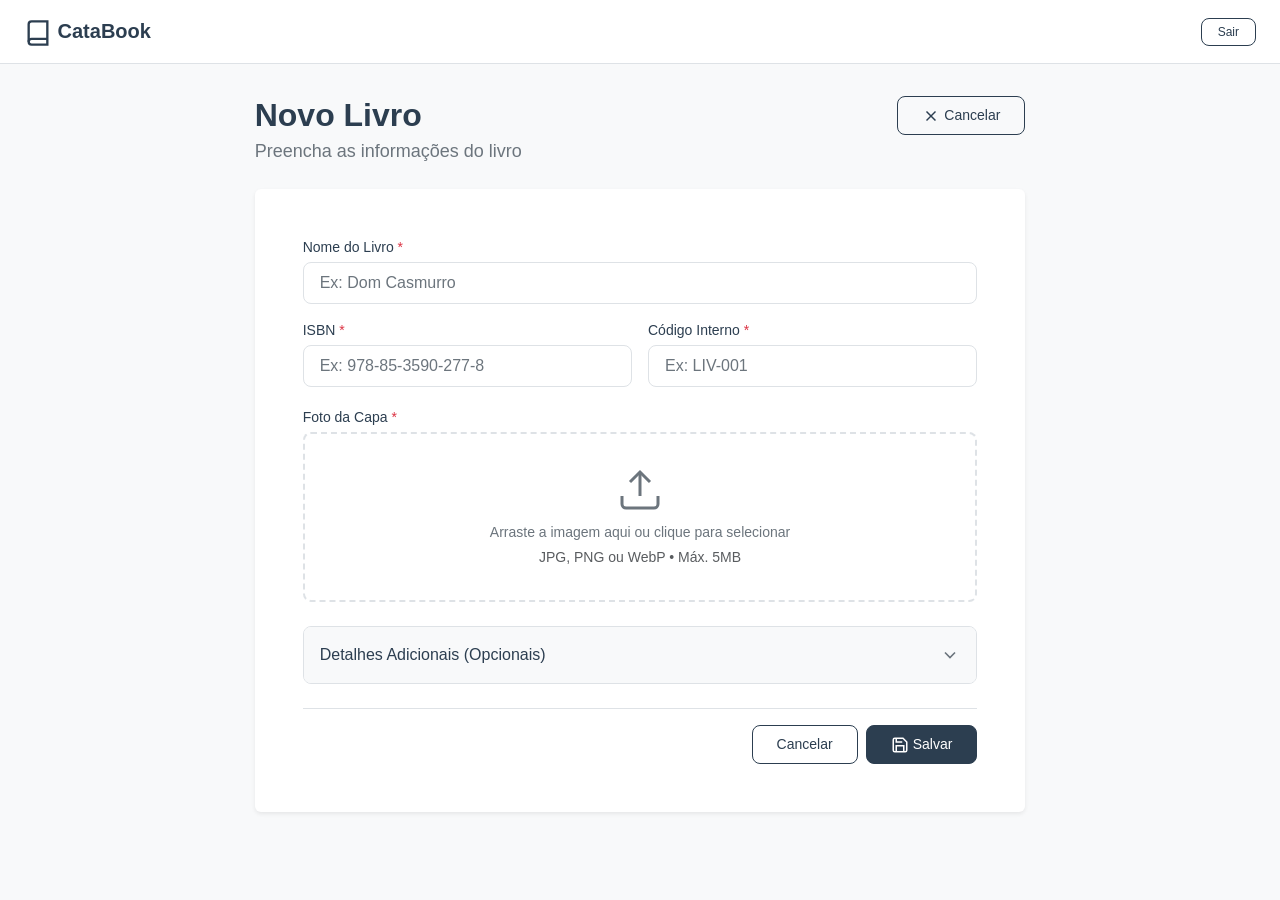
==== pages/book-form.html @ bb4cce63 "Correção de erros e adição de credenciais de teste" ====
<!DOCTYPE html>
<html lang="pt-BR">
<head>
  <meta charset="UTF-8">
  <meta name="viewport" content="width=device-width, initial-scale=1.0">
  <meta name="description" content="CataBook - Formulário de Livro">
  <title id="page-title">Novo Livro - CataBook</title>
  <link href="https://cdn.jsdelivr.net/npm/bootstrap@5.3.2/dist/css/bootstrap.min.css" rel="stylesheet" integrity="sha384-T3c6CoIi6uLrA9TneNEoa7RxnatzjcDSCmG1MXxSR1GAsXEV/Dwwykc2MPK8M2HN" crossorigin="anonymous">
  <link rel="stylesheet" href="../assets/css/main.css">
  <link rel="stylesheet" href="../assets/css/components.css">
</head>
<body>
  <header class="header-nav" role="banner">
    <a href="book-list.html" class="header-nav__brand" aria-label="CataBook - Início">
      <svg width="28" height="28" viewBox="0 0 24 24" fill="none" stroke="currentColor" stroke-width="2" aria-hidden="true">
        <path d="M4 19.5A2.5 2.5 0 0 1 6.5 17H20"></path>
        <path d="M6.5 2H20v20H6.5A2.5 2.5 0 0 1 4 19.5v-15A2.5 2.5 0 0 1 6.5 2z"></path>
      </svg>
      CataBook
    </a>
    <div class="header-nav__actions">
      <span id="user-name" class="header-nav__user d-none d-sm-inline"></span>
      <a href="#" class="btn btn-outline-custom btn-sm" data-action="logout">Sair</a>
    </div>
  </header>

  <main class="main-content" role="main">
    <div class="container-custom">
      <div class="row justify-content-center">
        <div class="col-12 col-lg-10 col-xl-8">
          <header class="page-header d-flex flex-column flex-md-row align-items-start justify-content-between gap-3 mb-4">
            <div>
              <h1 id="page-title" class="page-title">Novo Livro</h1>
              <p class="page-subtitle">Preencha as informações do livro</p>
            </div>
            <a href="book-list.html" class="btn btn-outline-custom" id="cancel-btn">
              <svg width="18" height="18" viewBox="0 0 24 24" fill="none" stroke="currentColor" stroke-width="2"><line x1="18" y1="6" x2="6" y2="18"></line><line x1="6" y1="6" x2="18" y2="18"></line></svg>
              Cancelar
            </a>
          </header>

          <form id="book-form" class="card shadow-sm border-0" novalidate enctype="multipart/form-data">
            <div class="card-body p-4 p-md-5">
              <div class="row g-3">
                <div class="col-12">
                  <label for="title" class="form-label-custom">Nome do Livro <span class="text-danger" aria-hidden="true">*</span></label>
                  <input type="text" id="title" name="title" class="form-control-custom" placeholder="Ex: Dom Casmurro" maxlength="200" required aria-describedby="title-error">
                  <div class="invalid-feedback" id="title-error"></div>
                </div>

                <div class="col-12 col-md-6">
                  <label for="isbn" class="form-label-custom">ISBN <span class="text-danger" aria-hidden="true">*</span></label>
                  <input type="text" id="isbn" name="isbn" class="form-control-custom" placeholder="Ex: 978-85-3590-277-8" maxlength="17" required aria-describedby="isbn-feedback">
                  <div id="isbn-feedback" class="isbn-feedback" aria-live="polite"></div>
                </div>

                <div class="col-12 col-md-6">
                  <label for="code" class="form-label-custom">Código Interno <span class="text-danger" aria-hidden="true">*</span></label>
                  <input type="text" id="code" name="code" class="form-control-custom" placeholder="Ex: LIV-001" maxlength="50" required aria-describedby="code-error">
                  <div class="invalid-feedback" id="code-error"></div>
                </div>

                <div class="col-12">
                  <label class="form-label-custom">Foto da Capa <span class="text-danger" aria-hidden="true">*</span></label>
                  <div class="drop-zone" id="drop-zone" role="button" tabindex="0" aria-label="Área para upload da capa do livro">
                    <input type="file" id="cover" name="cover" class="drop-zone__input" accept="image/jpeg,image/png,image/webp" aria-describedby="cover-error">
                    <svg class="drop-zone__icon" viewBox="0 0 24 24" fill="none" stroke="currentColor" stroke-width="1.5" aria-hidden="true">
                      <path d="M21 15v4a2 2 0 0 1-2 2H5a2 2 0 0 1-2-2v-4"></path>
                      <polyline points="17 8 12 3 7 8"></polyline>
                      <line x1="12" y1="3" x2="12" y2="15"></line>
                    </svg>
                    <p class="drop-zone__text">Arraste a imagem aqui ou clique para selecionar</p>
                    <p class="drop-zone__text text-muted small mt-1">JPG, PNG ou WebP • Máx. 5MB</p>
                    <div class="drop-zone__preview" id="cover-preview" style="display: none;" aria-hidden="true">
                      <img id="cover-preview-img" alt="Pré-visualização da capa">
                      <button type="button" class="drop-zone__remove" id="remove-cover" aria-label="Remover imagem" style="display: none;">×</button>
                    </div>
                  </div>
                  <div class="invalid-feedback" id="cover-error"></div>
                </div>
              </div>

              <div class="accordion-custom mt-4" id="details-accordion">
                <div class="accordion-custom__item">
                  <button type="button" class="accordion-custom__header" aria-expanded="false" aria-controls="details-body">
                    <span>Detalhes Adicionais (Opcionais)</span>
                    <svg class="accordion-custom__icon" viewBox="0 0 24 24" fill="none" stroke="currentColor" stroke-width="2" aria-hidden="true">
                      <polyline points="6 9 12 15 18 9"></polyline>
                    </svg>
                  </button>
                  <div class="accordion-custom__body" id="details-body" hidden>
                    <div class="row g-3 mt-3">
                      <div class="col-12 col-md-6">
                        <label for="author" class="form-label-custom">Autor</label>
                        <input type="text" id="author" name="author" class="form-control-custom" placeholder="Ex: Machado de Assis" maxlength="200">
                      </div>
                      <div class="col-12 col-md-6">
                        <label for="genre" class="form-label-custom">Gênero / Categoria</label>
                        <input type="text" id="genre" name="genre" class="form-control-custom" placeholder="Ex: Romance, Ficção" maxlength="100">
                      </div>
                      <div class="col-12 col-md-4">
                        <label for="year" class="form-label-custom">Ano de Publicação</label>
                        <input type="number" id="year" name="year" class="form-control-custom" placeholder="Ex: 1899" min="1000" max="2099" step="1">
                      </div>
                      <div class="col-12 col-md-4">
                        <label for="publisher" class="form-label-custom">Editora</label>
                        <input type="text" id="publisher" name="publisher" class="form-control-custom" placeholder="Ex: Companhia das Letras" maxlength="200">
                      </div>
                      <div class="col-12 col-md-4">
                        <label for="status" class="form-label-custom">Status</label>
                        <select id="status" name="status" class="form-control-custom">
                          <option value="">Selecione</option>
                          <option value="reading">Lendo</option>
                          <option value="read">Lido</option>
                          <option value="want_to_read">Quero Ler</option>
                        </select>
                      </div>
                      <div class="col-12">
                        <label for="description" class="form-label-custom">Descrição</label>
                        <textarea id="description" name="description" class="form-control-custom" rows="4" placeholder="Resumo, observações..." maxlength="2000"></textarea>
                        <div class="form-text text-end"><span id="desc-count">0</span>/2000 caracteres</div>
                      </div>
                    </div>
                  </div>
                </div>
              </div>

              <div class="d-flex justify-content-end gap-2 mt-4 pt-3 border-top">
                <a href="book-list.html" class="btn btn-outline-custom" id="cancel-btn-bottom">
                  Cancelar
                </a>
                <button type="submit" id="submit-btn" class="btn btn-primary-custom">
                  <svg width="18" height="18" viewBox="0 0 24 24" fill="none" stroke="currentColor" stroke-width="2"><path d="M19 21H5a2 2 0 0 1-2-2V5a2 2 0 0 1 2-2h11l5 5v11a2 2 0 0 1-2 2z"></path><polyline points="17 21 17 13 7 13 7 21"></polyline><polyline points="7 3 7 8 15 8"></polyline></svg>
                  Salvar
                </button>
              </div>
            </div>
          </form>
        </div>
      </div>
    </div>
  </main>

  <div id="loading-overlay" class="d-none position-fixed top-0 start-0 w-100 h-100 d-flex align-items-center justify-content-center" style="background: rgba(255,255,255,0.9); z-index: 9999;">
    <div class="text-center">
      <div class="spinner spinner-lg text-primary mb-3"></div>
      <p class="text-muted" id="loading-text">Salvando...</p>
    </div>
  </div>

  <script src="https://cdn.jsdelivr.net/npm/bootstrap@5.3.2/dist/js/bootstrap.bundle.min.js" integrity="sha384-C6RzsynM9kWDrMNeT87bh95OGNyZPhcTNXj1NW7RuBCsyN/o0jlpcV8Qyq46cDfH" crossorigin="anonymous"></script>
  <script type="module" src="../assets/js/book-form.js"></script>
</body>
</html>
---- assets/css/main.css ----
:root {
  --color-primary: #2c3e50;
  --color-primary-light: #34495e;
  --color-primary-dark: #1a252f;
  --color-secondary: #e74c3c;
  --color-secondary-hover: #c0392b;
  --color-success: #27ae60;
  --color-warning: #f39c12;
  --color-info: #3498db;
  --color-light: #f8f9fa;
  --color-white: #ffffff;
  --color-text: #2c3e50;
  --color-text-muted: #6c757d;
  --color-border: #dee2e6;
  --color-border-focus: #2c3e50;
  --color-error: #e74c3c;
  --color-error-bg: #fdf2f2;

  --space-xs: 0.25rem;
  --space-sm: 0.5rem;
  --space-md: 1rem;
  --space-lg: 1.5rem;
  --space-xl: 2rem;
  --space-xxl: 3rem;

  --font-family-base: -apple-system, BlinkMacSystemFont, "Segoe UI", Roboto, "Helvetica Neue", Arial, sans-serif;
  --font-size-xs: 0.75rem;
  --font-size-sm: 0.875rem;
  --font-size-base: 1rem;
  --font-size-lg: 1.125rem;
  --font-size-xl: 1.25rem;
  --font-size-xxl: 1.5rem;
  --font-size-heading: 2rem;

  --border-radius: 8px;
  --border-radius-sm: 4px;
  --border-radius-lg: 12px;
  --shadow-sm: 0 1px 3px rgba(0, 0, 0, 0.08);
  --shadow-md: 0 4px 12px rgba(0, 0, 0, 0.12);
  --shadow-lg: 0 8px 24px rgba(0, 0, 0, 0.16);

  --transition-fast: 150ms ease;
  --transition-base: 200ms ease;
  --transition-slow: 300ms ease;

  --header-height: 64px;
  --sidebar-width: 260px;
  --content-max-width: 1200px;
  --form-max-width: 480px;
}

*, *::before, *::after {
  box-sizing: border-box;
}

html {
  font-size: 16px;
  -webkit-font-smoothing: antialiased;
  -moz-osx-font-smoothing: grayscale;
}

body {
  margin: 0;
  font-family: var(--font-family-base);
  font-size: var(--font-size-base);
  line-height: 1.5;
  color: var(--color-text);
  background-color: var(--color-light);
  min-height: 100vh;
}

a {
  color: var(--color-primary);
  text-decoration: none;
  transition: color var(--transition-fast);
}

a:hover {
  color: var(--color-primary-dark);
  text-decoration: underline;
}

img {
  max-width: 100%;
  height: auto;
  display: block;
}

button, input, select, textarea {
  font-family: inherit;
  font-size: inherit;
  line-height: inherit;
}

.sr-only {
  position: absolute;
  width: 1px;
  height: 1px;
  padding: 0;
  margin: -1px;
  overflow: hidden;
  clip: rect(0, 0, 0, 0);
  white-space: nowrap;
  border: 0;
}

.container-custom {
  width: 100%;
  max-width: var(--content-max-width);
  margin: 0 auto;
  padding: 0 var(--space-md);
}

.page-wrapper {
  min-height: 100vh;
  display: flex;
  flex-direction: column;
}

.main-content {
  flex: 1;
  padding: calc(var(--header-height) + var(--space-xl)) var(--space-md) var(--space-xl);
}

.page-header {
  margin-bottom: var(--space-xl);
}

.page-title {
  font-size: var(--font-size-heading);
  font-weight: 700;
  color: var(--color-text);
  margin: 0 0 var(--space-xs);
}

.page-subtitle {
  font-size: var(--font-size-lg);
  color: var(--color-text-muted);
  margin: 0;
}

.visually-hidden {
  position: absolute !important;
  width: 1px !important;
  height: 1px !important;
  padding: 0 !important;
  margin: -1px !important;
  overflow: hidden !important;
  clip: rect(0, 0, 0, 0) !important;
  white-space: nowrap !important;
  border: 0 !important;
}

.text-truncate-2 {
  display: -webkit-box;
  -webkit-line-clamp: 2;
  -webkit-box-orient: vertical;
  overflow: hidden;
}

.text-truncate-3 {
  display: -webkit-box;
  -webkit-line-clamp: 3;
  -webkit-box-orient: vertical;
  overflow: hidden;
}

@media (max-width: 575.98px) {
  :root {
    --font-size-heading: 1.5rem;
    --space-xl: 1.5rem;
  }
}
---- assets/css/components.css ----
.btn {
  display: inline-flex;
  align-items: center;
  justify-content: center;
  gap: var(--space-xs);
  padding: var(--space-sm) var(--space-lg);
  font-size: var(--font-size-sm);
  font-weight: 500;
  line-height: 1.5;
  border-radius: var(--border-radius);
  border: 1px solid transparent;
  cursor: pointer;
  transition: all var(--transition-fast);
  white-space: nowrap;
  text-decoration: none;
}

.btn:disabled, .btn.disabled {
  opacity: 0.65;
  cursor: not-allowed;
  pointer-events: none;
}

.btn-primary-custom {
  background-color: var(--color-primary);
  border-color: var(--color-primary);
  color: var(--color-white);
}

.btn-primary-custom:hover:not(:disabled) {
  background-color: var(--color-primary-dark);
  border-color: var(--color-primary-dark);
  color: var(--color-white);
  text-decoration: none;
}

.btn-primary-custom:focus, .btn-outline-custom:focus, .btn-danger-custom:focus {
  box-shadow: 0 0 0 3px rgba(44, 62, 80, 0.25);
}

.btn-outline-custom {
  background-color: transparent;
  border-color: var(--color-primary);
  color: var(--color-primary);
}

.btn-outline-custom:hover:not(:disabled) {
  background-color: var(--color-primary);
  color: var(--color-white);
  text-decoration: none;
}

.btn-danger-custom {
  background-color: var(--color-secondary);
  border-color: var(--color-secondary);
  color: var(--color-white);
}

.btn-danger-custom:hover:not(:disabled) {
  background-color: var(--color-secondary-hover);
  border-color: var(--color-secondary-hover);
  color: var(--color-white);
  text-decoration: none;
}

.btn-sm {
  padding: var(--space-xs) var(--space-md);
  font-size: var(--font-size-xs);
}

.btn-lg {
  padding: var(--space-md) var(--space-xl);
  font-size: var(--font-size-base);
}

.btn-icon {
  padding: var(--space-sm);
  line-height: 1;
}

.form-label-custom {
  display: block;
  font-size: var(--font-size-sm);
  font-weight: 500;
  color: var(--color-text);
  margin-bottom: var(--space-xs);
}

.form-control-custom {
  display: block;
  width: 100%;
  padding: var(--space-sm) var(--space-md);
  font-size: var(--font-size-base);
  font-weight: 400;
  line-height: 1.5;
  color: var(--color-text);
  background-color: var(--color-white);
  background-clip: padding-box;
  border: 1px solid var(--color-border);
  border-radius: var(--border-radius);
  transition: border-color var(--transition-fast), box-shadow var(--transition-fast);
}

.form-control-custom:focus {
  color: var(--color-text);
  background-color: var(--color-white);
  border-color: var(--color-border-focus);
  outline: 0;
  box-shadow: 0 0 0 3px rgba(44, 62, 80, 0.15);
}

.form-control-custom::placeholder {
  color: var(--color-text-muted);
  opacity: 1;
}

.form-control-custom:disabled, .form-control-custom[readonly] {
  background-color: var(--color-light);
  opacity: 1;
  cursor: not-allowed;
}

.form-control-custom.is-invalid {
  border-color: var(--color-error);
  padding-right: calc(1.5em + var(--space-md));
  background-image: url("data:image/svg+xml,%3csvg xmlns='http://www.w3.org/2000/svg' viewBox='0 0 12 12' width='12' height='12' fill='none' stroke='%23e74c3c'%3e%3ccircle cx='6' cy='6' r='4.5'/%3e%3cpath d='M5.8 3.6h.4L6 6.5z'/%3e%3ccircle cx='6' cy='9.5' r='.6' fill='%23e74c3c'/%3e%3c/svg%3e");
  background-repeat: no-repeat;
  background-position: right var(--space-md) center;
  background-size: 16px 16px;
}

.form-control-custom.is-valid {
  border-color: var(--color-success);
  padding-right: calc(1.5em + var(--space-md));
  background-image: url("data:image/svg+xml,%3csvg xmlns='http://www.w3.org/2000/svg' viewBox='0 0 8 8' width='8' height='8'%3e%3cpath fill='%2327ae60' d='M2.3 6.73L.6 4.53c-.4-1.04.46-1.4 1.1-.8l1.1 1.4 3.4-3.8c.6-.63 1.6-.27 1.2.7l-4 4.6c-.43.5-.8.4-1.1.1z'/%3e%3c/svg%3e");
  background-repeat: no-repeat;
  background-position: right var(--space-md) center;
  background-size: 16px 16px;
}

.form-control-custom[aria-describedby] {
  padding-right: calc(1.5em + var(--space-md));
}

.invalid-feedback {
  display: none;
  width: 100%;
  margin-top: var(--space-xs);
  font-size: var(--font-size-xs);
  color: var(--color-error);
}

.form-control-custom.is-invalid ~ .invalid-feedback,
.form-control-custom.is-invalid:focus ~ .invalid-feedback {
  display: block;
}

.valid-feedback {
  display: none;
  width: 100%;
  margin-top: var(--space-xs);
  font-size: var(--font-size-xs);
  color: var(--color-success);
}

.form-control-custom.is-valid ~ .valid-feedback,
.form-control-custom.is-valid:focus ~ .valid-feedback {
  display: block;
}

.form-floating {
  position: relative;
}

.form-floating > .form-control-custom {
  height: calc(3.5rem + 2px);
  line-height: 1.25;
}

.form-floating > label {
  position: absolute;
  top: 0;
  left: 0;
  height: 100%;
  padding: 1rem var(--space-md);
  pointer-events: none;
  border: 1px solid transparent;
  transform-origin: 0 0;
  transition: opacity var(--transition-fast), transform var(--transition-fast);
}

.form-floating > .form-control-custom:focus ~ label,
.form-floating > .form-control-custom:not(:placeholder-shown) ~ label {
  opacity: 0.65;
  transform: scale(0.85) translateY(-0.5rem) translateX(0.15rem);
}

.input-group-custom {
  position: relative;
  display: flex;
  flex-wrap: wrap;
  align-items: stretch;
  width: 100%;
}

.input-group-custom > .form-control-custom {
  position: relative;
  flex: 1 1 auto;
  width: 1%;
  min-width: 0;
}

.input-group-custom > .form-control-custom:focus {
  z-index: 3;
}

.input-group-text {
  display: flex;
  align-items: center;
  padding: var(--space-sm) var(--space-md);
  font-size: var(--font-size-sm);
  font-weight: 500;
  line-height: 1.5;
  color: var(--color-text-muted);
  text-align: center;
  white-space: nowrap;
  background-color: var(--color-light);
  border: 1px solid var(--color-border);
  border-radius: var(--border-radius);
}

.input-group-custom > .input-group-text:first-child {
  border-right: 0;
  border-top-right-radius: 0;
  border-bottom-right-radius: 0;
}

.input-group-custom > .input-group-text:last-child {
  border-left: 0;
  border-top-left-radius: 0;
  border-bottom-left-radius: 0;
}

.card-book {
  background: var(--color-white);
  border: 1px solid var(--color-border);
  border-radius: var(--border-radius-lg);
  box-shadow: var(--shadow-sm);
  overflow: hidden;
  transition: box-shadow var(--transition-base), transform var(--transition-fast);
  height: 100%;
  display: flex;
  flex-direction: column;
}

.card-book:hover {
  box-shadow: var(--shadow-md);
  transform: translateY(-2px);
}

.card-book__image {
  width: 100%;
  aspect-ratio: 2 / 3;
  object-fit: cover;
  background-color: var(--color-light);
}

.card-book__body {
  padding: var(--space-md);
  flex: 1;
  display: flex;
  flex-direction: column;
}

.card-book__title {
  font-size: var(--font-size-base);
  font-weight: 600;
  color: var(--color-text);
  margin: 0 0 var(--space-xs);
  line-height: 1.3;
}

.card-book__meta {
  font-size: var(--font-size-xs);
  color: var(--color-text-muted);
  margin: 0 0 var(--space-sm);
}

.card-book__description {
  font-size: var(--font-size-sm);
  color: var(--color-text);
  margin: 0 0 var(--space-md);
  flex: 1;
}

.card-book__actions {
  display: flex;
  gap: var(--space-sm);
  padding-top: var(--space-sm);
  border-top: 1px solid var(--color-border);
}

.drop-zone {
  position: relative;
  border: 2px dashed var(--color-border);
  border-radius: var(--border-radius);
  padding: var(--space-xl);
  text-align: center;
  cursor: pointer;
  transition: all var(--transition-fast);
  background-color: var(--color-white);
}

.drop-zone:hover, .drop-zone.drag-over {
  border-color: var(--color-primary);
  background-color: rgba(44, 62, 80, 0.03);
}

.drop-zone.has-file {
  border-style: solid;
  border-color: var(--color-success);
  padding: var(--space-md);
}

.drop-zone__input {
  position: absolute;
  inset: 0;
  width: 100%;
  height: 100%;
  opacity: 0;
  cursor: pointer;
  z-index: 1;
}

.drop-zone__icon {
  width: 48px;
  height: 48px;
  color: var(--color-text-muted);
  margin: 0 auto var(--space-sm);
}

.drop-zone__text {
  font-size: var(--font-size-sm);
  color: var(--color-text-muted);
  margin: 0;
}

.drop-zone__preview {
  position: relative;
  max-width: 100%;
  max-height: 200px;
  margin: 0 auto;
  border-radius: var(--border-radius-sm);
  overflow: hidden;
}

.drop-zone__preview img {
  width: 100%;
  height: auto;
  max-height: 200px;
  object-fit: cover;
}

.drop-zone__remove {
  position: absolute;
  top: var(--space-xs);
  right: var(--space-xs);
  width: 28px;
  height: 28px;
  border-radius: 50%;
  background: rgba(0, 0, 0, 0.6);
  color: white;
  border: none;
  cursor: pointer;
  display: flex;
  align-items: center;
  justify-content: center;
  font-size: var(--font-size-xs);
  line-height: 1;
  transition: background var(--transition-fast);
}

.drop-zone__remove:hover {
  background: rgba(231, 76, 60, 0.9);
}

.password-strength {
  height: 4px;
  border-radius: 2px;
  background: var(--color-border);
  margin-top: var(--space-xs);
  overflow: hidden;
}

.password-strength__bar {
  height: 100%;
  width: 0%;
  transition: width var(--transition-base), background var(--transition-base);
  border-radius: 2px;
}

.password-strength__bar.weak { width: 33%; background: var(--color-secondary); }
.password-strength__bar.medium { width: 66%; background: var(--color-warning); }
.password-strength__bar.strong { width: 100%; background: var(--color-success); }

.password-strength__labels {
  display: flex;
  justify-content: space-between;
  margin-top: var(--space-xs);
  font-size: var(--font-size-xs);
  color: var(--color-text-muted);
}

.password-strength__labels span.active {
  color: var(--color-text);
  font-weight: 500;
}

.isbn-feedback {
  display: flex;
  align-items: center;
  gap: var(--space-xs);
  margin-top: var(--space-xs);
  font-size: var(--font-size-xs);
}

.isbn-feedback__icon {
  width: 16px;
  height: 16px;
  flex-shrink: 0;
}

.isbn-feedback__icon.valid { color: var(--color-success); }
.isbn-feedback__icon.invalid { color: var(--color-error); }

.isbn-feedback__text.valid { color: var(--color-success); }
.isbn-feedback__text.invalid { color: var(--color-error); }

.accordion-custom {
  border: 1px solid var(--color-border);
  border-radius: var(--border-radius);
  overflow: hidden;
  background: var(--color-white);
}

.accordion-custom__item {
  border-bottom: 1px solid var(--color-border);
}

.accordion-custom__item:last-child {
  border-bottom: none;
}

.accordion-custom__header {
  width: 100%;
  padding: var(--space-md);
  background: var(--color-light);
  border: none;
  text-align: left;
  font-size: var(--font-size-base);
  font-weight: 500;
  color: var(--color-text);
  cursor: pointer;
  display: flex;
  align-items: center;
  justify-content: space-between;
  gap: var(--space-md);
  transition: background var(--transition-fast);
}

.accordion-custom__header:hover {
  background: var(--color-border);
}

.accordion-custom__header[aria-expanded="true"] {
  background: var(--color-white);
  border-bottom: 1px solid var(--color-border);
}

.accordion-custom__icon {
  width: 20px;
  height: 20px;
  color: var(--color-text-muted);
  transition: transform var(--transition-fast);
  flex-shrink: 0;
}

.accordion-custom__header[aria-expanded="true"] .accordion-custom__icon {
  transform: rotate(180deg);
}

.accordion-custom__body {
  padding: var(--space-md);
  display: none;
}

.accordion-custom__body[hidden] {
  display: none;
}

.accordion-custom__body:not([hidden]) {
  display: block;
  animation: accordion-down var(--transition-base) ease-out;
}

@keyframes accordion-down {
  from { opacity: 0; transform: translateY(-8px); }
  to { opacity: 1; transform: translateY(0); }
}

.badge-status {
  display: inline-flex;
  align-items: center;
  padding: var(--space-xs) var(--space-sm);
  font-size: var(--font-size-xs);
  font-weight: 500;
  border-radius: var(--border-radius-sm);
  text-transform: capitalize;
}

.badge-status--reading { background: rgba(52, 152, 219, 0.15); color: var(--color-info); }
.badge-status--read { background: rgba(39, 174, 96, 0.15); color: var(--color-success); }
.badge-status--want_to_read { background: rgba(243, 156, 18, 0.15); color: var(--color-warning); }

.skeleton {
  background: linear-gradient(90deg, var(--color-border) 25%, var(--color-light) 50%, var(--color-border) 75%);
  background-size: 200% 100%;
  animation: skeleton-loading 1.5s infinite;
  border-radius: var(--border-radius-sm);
}

@keyframes skeleton-loading {
  0% { background-position: 200% 0; }
  100% { background-position: -200% 0; }
}

.toast-container {
  position: fixed;
  top: var(--space-lg);
  right: var(--space-lg);
  z-index: 1080;
  display: flex;
  flex-direction: column;
  gap: var(--space-sm);
  pointer-events: none;
}

.toast {
  pointer-events: auto;
  min-width: 280px;
  max-width: 400px;
  padding: var(--space-md);
  background: var(--color-white);
  border-radius: var(--border-radius);
  box-shadow: var(--shadow-lg);
  border-left: 4px solid var(--color-primary);
  animation: toast-in var(--transition-base) ease-out;
  display: flex;
  align-items: flex-start;
  gap: var(--space-sm);
}

.toast--success { border-left-color: var(--color-success); }
.toast--error { border-left-color: var(--color-error); }
.toast--warning { border-left-color: var(--color-warning); }

@keyframes toast-in {
  from { opacity: 0; transform: translateX(100%); }
  to { opacity: 1; transform: translateX(0); }
}

.toast__content { flex: 1; }
.toast__title { font-weight: 600; margin: 0 0 var(--space-xs); }
.toast__message { font-size: var(--font-size-sm); color: var(--color-text-muted); margin: 0; }
.toast__close {
  background: none;
  border: none;
  color: var(--color-text-muted);
  cursor: pointer;
  padding: 0;
  line-height: 1;
  flex-shrink: 0;
}
.toast__close:hover { color: var(--color-text); }

.modal-backdrop-custom {
  position: fixed;
  inset: 0;
  background: rgba(0, 0, 0, 0.5);
  z-index: 1050;
  animation: fade-in var(--transition-fast);
}

.modal-custom {
  position: fixed;
  top: 50%;
  left: 50%;
  transform: translate(-50%, -50%);
  z-index: 1060;
  max-width: 400px;
  width: 90%;
  background: var(--color-white);
  border-radius: var(--border-radius-lg);
  box-shadow: var(--shadow-lg);
  animation: modal-in var(--transition-base);
}

@keyframes fade-in { from { opacity: 0; } to { opacity: 1; } }
@keyframes modal-in { from { opacity: 0; transform: translate(-50%, -60%); } to { opacity: 1; transform: translate(-50%, -50%); } }

.modal-custom__header {
  padding: var(--space-md) var(--space-lg);
  border-bottom: 1px solid var(--color-border);
  display: flex;
  align-items: center;
  justify-content: space-between;
}

.modal-custom__title {
  margin: 0;
  font-size: var(--font-size-lg);
  font-weight: 600;
}

.modal-custom__close {
  background: none;
  border: none;
  font-size: var(--font-size-xl);
  line-height: 1;
  color: var(--color-text-muted);
  cursor: pointer;
  padding: 0;
}
.modal-custom__close:hover { color: var(--color-text); }

.modal-custom__body { padding: var(--space-lg); }
.modal-custom__footer {
  padding: var(--space-md) var(--space-lg);
  border-top: 1px solid var(--color-border);
  display: flex;
  justify-content: flex-end;
  gap: var(--space-sm);
}

.spinner {
  display: inline-block;
  width: 1em;
  height: 1em;
  border: 2px solid currentColor;
  border-right-color: transparent;
  border-radius: 50%;
  animation: spinner-rotate 0.75s linear infinite;
}

@keyframes spinner-rotate { to { transform: rotate(360deg); } }

.spinner-sm { width: 0.75em; height: 0.75em; border-width: 1.5px; }
.spinner-lg { width: 2em; height: 2em; border-width: 3px; }

.empty-state {
  text-align: center;
  padding: var(--space-xxl) var(--space-md);
  color: var(--color-text-muted);
}

.empty-state__icon {
  width: 80px;
  height: 80px;
  margin: 0 auto var(--space-lg);
  color: var(--color-border);
}

.empty-state__title {
  font-size: var(--font-size-xl);
  font-weight: 600;
  color: var(--color-text);
  margin: 0 0 var(--space-sm);
}

.empty-state__text {
  margin: 0 0 var(--space-lg);
  max-width: 300px;
  margin-left: auto;
  margin-right: auto;
}

.pagination-custom {
  display: flex;
  justify-content: center;
  align-items: center;
  gap: var(--space-xs);
  margin-top: var(--space-xl);
  flex-wrap: wrap;
}

.page-link-custom {
  display: flex;
  align-items: center;
  justify-content: center;
  min-width: 40px;
  height: 40px;
  padding: 0 var(--space-md);
  font-size: var(--font-size-sm);
  font-weight: 500;
  color: var(--color-primary);
  background: var(--color-white);
  border: 1px solid var(--color-border);
  border-radius: var(--border-radius);
  text-decoration: none;
  transition: all var(--transition-fast);
}

.page-link-custom:hover {
  color: var(--color-primary-dark);
  background: var(--color-light);
  border-color: var(--color-primary);
  text-decoration: none;
}

.page-link-custom.active {
  color: var(--color-white);
  background: var(--color-primary);
  border-color: var(--color-primary);
  cursor: default;
}

.page-link-custom:disabled {
  color: var(--color-text-muted);
  background: var(--color-white);
  border-color: var(--color-border);
  cursor: not-allowed;
}

.search-form {
  display: flex;
  gap: var(--space-sm);
  flex-wrap: wrap;
  align-items: center;
}

.search-form__input {
  flex: 1;
  min-width: 200px;
}

.search-form__select {
  min-width: 160px;
}

.header-nav {
  position: fixed;
  top: 0;
  left: 0;
  right: 0;
  height: var(--header-height);
  background: var(--color-white);
  border-bottom: 1px solid var(--color-border);
  z-index: 1030;
  display: flex;
  align-items: center;
  justify-content: space-between;
  padding: 0 var(--space-lg);
}

.header-nav__brand {
  font-size: var(--font-size-xl);
  font-weight: 700;
  color: var(--color-primary);
  text-decoration: none;
}

.header-nav__brand:hover {
  color: var(--color-primary-dark);
  text-decoration: none;
}

.header-nav__actions {
  display: flex;
  align-items: center;
  gap: var(--space-md);
}

.header-nav__user {
  font-size: var(--font-size-sm);
  color: var(--color-text-muted);
}

@media (max-width: 767.98px) {
  .header-nav__brand { font-size: var(--font-size-lg); }
  .header-nav__user { display: none; }
}
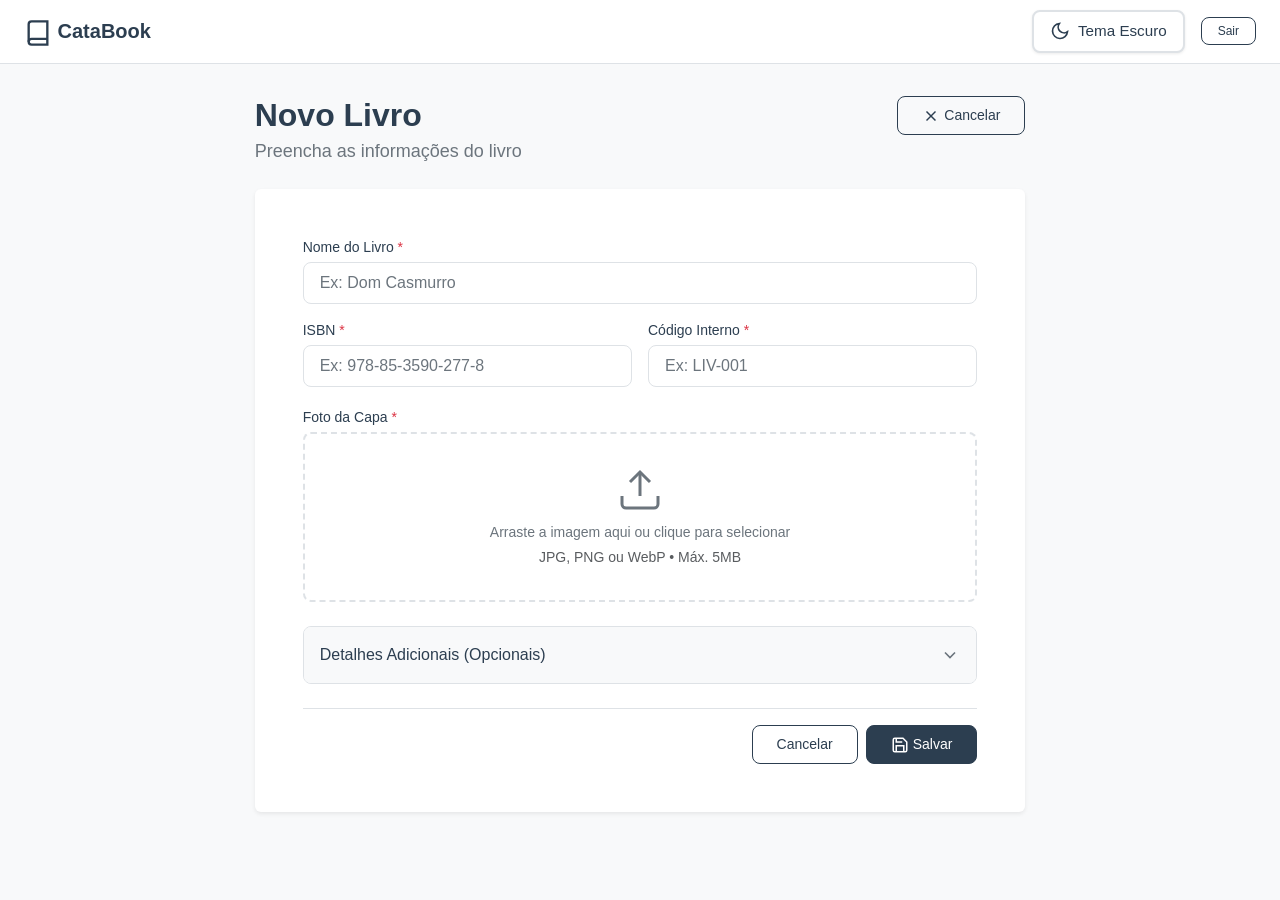
==== commit ad9712d3: "book-form e book-list: Adição de botões de tema e correções" ====
--- a/pages/book-form.html
+++ b/pages/book-form.html
@@ -20,6 +20,7 @@
     </a>
     <div class="header-nav__actions">
       <span id="user-name" class="header-nav__user d-none d-sm-inline"></span>
+      <div id="theme-toggle-container" class="ms-2"></div>
       <a href="#" class="btn btn-outline-custom btn-sm" data-action="logout">Sair</a>
     </div>
   </header>
@@ -125,7 +126,7 @@
                 </div>
               </div>
 
-              <div class="d-flex justify-content-end gap-2 mt-4 pt-3 border-top">
+              <div class="d-flex justify-content-end gap-2 mt-4 pt-3" style="border-top: 1px solid var(--color-border);">
                 <a href="book-list.html" class="btn btn-outline-custom" id="cancel-btn-bottom">
                   Cancelar
                 </a>
@@ -141,14 +142,18 @@
     </div>
   </main>
 
-  <div id="loading-overlay" class="d-none position-fixed top-0 start-0 w-100 h-100 d-flex align-items-center justify-content-center" style="background: rgba(255,255,255,0.9); z-index: 9999;">
+  <div id="loading-overlay" class="d-none position-fixed top-0 start-0 w-100 h-100 d-flex align-items-center justify-content-center loading-overlay" style="z-index: 9999;">
     <div class="text-center">
       <div class="spinner spinner-lg text-primary mb-3"></div>
       <p class="text-muted" id="loading-text">Salvando...</p>
     </div>
   </div>
 
-  <script src="https://cdn.jsdelivr.net/npm/bootstrap@5.3.2/dist/js/bootstrap.bundle.min.js" integrity="sha384-C6RzsynM9kWDrMNeT87bh95OGNyZPhcTNXj1NW7RuBCsyN/o0jlpcV8Qyq46cDfH" crossorigin="anonymous"></script>
+  <script src="https://cdn.jsdelivr.net/npm/bootstrap@5.3.2/dist/js/bootstrap.bundle.min.js" integrity="sha384-C6RzsynM9kWDrMNeT87bh95OGNyZPhcTNXj1NW7RuBCsyN/o0jlpcV8Qyq46cDfL" crossorigin="anonymous"></script>
   <script type="module" src="../assets/js/book-form.js"></script>
+  <script type="module">
+    import { createThemeToggleButton } from '../assets/js/theme.js';
+    document.getElementById('theme-toggle-container').appendChild(createThemeToggleButton());
+  </script>
 </body>
 </html>
--- a/assets/css/main.css
+++ b/assets/css/main.css
@@ -2,11 +2,15 @@
   --color-primary: #2c3e50;
   --color-primary-light: #34495e;
   --color-primary-dark: #1a252f;
+  --color-primary-rgb: 44, 62, 80;
   --color-secondary: #e74c3c;
   --color-secondary-hover: #c0392b;
   --color-success: #27ae60;
+  --color-success-rgb: 39, 174, 96;
   --color-warning: #f39c12;
+  --color-warning-rgb: 243, 156, 18;
   --color-info: #3498db;
+  --color-info-rgb: 52, 152, 219;
   --color-light: #f8f9fa;
   --color-white: #ffffff;
   --color-text: #2c3e50;
@@ -47,6 +51,136 @@
   --sidebar-width: 260px;
   --content-max-width: 1200px;
   --form-max-width: 480px;
+
+  --auth-bg-start: #2c3e50;
+  --auth-bg-end: #34495e;
+  --color-btn-text: #ffffff;
+}
+
+[data-theme="dark"] {
+  --color-primary: #5dade2;
+  --color-primary-light: #3498db;
+  --color-primary-dark: #2e86c1;
+  --color-primary-rgb: 89, 171, 226;
+  --color-secondary: #ec7063;
+  --color-secondary-hover: #e74c3c;
+  --color-success: #2ecc71;
+  --color-success-rgb: 46, 204, 113;
+  --color-warning: #f1c40f;
+  --color-warning-rgb: 241, 196, 15;
+  --color-info: #5dade2;
+  --color-info-rgb: 89, 171, 226;
+  --color-light: #121a22;
+  --color-white: #1e2a36;
+  --color-text: #ecf0f1;
+  --color-text-muted: #aab4bf;
+  --color-border: #34495e;
+  --color-border-focus: #5dade2;
+  --color-error: #ec7063;
+  --color-error-bg: #3a1e1e;
+
+  --auth-bg-start: #0d141b;
+  --auth-bg-end: #1a252f;
+  --color-btn-text: #ffffff;
+
+  color-scheme: dark;
+
+  --shadow-sm: 0 1px 3px rgba(0, 0, 0, 0.3);
+  --shadow-md: 0 4px 12px rgba(0, 0, 0, 0.4);
+  --shadow-lg: 0 8px 24px rgba(0, 0, 0, 0.5);
+}
+
+[data-theme="dark"] .card {
+  --bs-card-bg: var(--color-white);
+  background-color: var(--color-white);
+  color: var(--color-text);
+  border-color: var(--color-border);
+}
+
+[data-theme="dark"] .text-muted {
+  color: var(--color-text-muted) !important;
+}
+
+[data-theme="dark"] .text-primary {
+  color: var(--color-primary) !important;
+}
+
+[data-theme="dark"] .form-text {
+  color: var(--color-text-muted) !important;
+}
+
+[data-theme="dark"] .form-check-label {
+  color: var(--color-text) !important;
+}
+
+[data-theme="dark"] .form-check-input {
+  background-color: var(--color-white);
+  border-color: var(--color-border);
+}
+
+[data-theme="dark"] .dropdown-menu {
+  --bs-dropdown-bg: var(--color-white);
+  --bs-dropdown-color: var(--color-text);
+  --bs-dropdown-border-color: var(--color-border);
+  --bs-dropdown-link-color: var(--color-text);
+  --bs-dropdown-link-hover-bg: var(--color-light);
+  --bs-dropdown-header-color: var(--color-text-muted);
+  background-color: var(--color-white);
+  color: var(--color-text);
+  border-color: var(--color-border);
+}
+
+[data-theme="dark"] .dropdown-item {
+  color: var(--color-text);
+}
+
+[data-theme="dark"] .dropdown-item:hover {
+  background-color: var(--color-light);
+  color: var(--color-text);
+}
+
+[data-theme="dark"] .dropdown-header {
+  color: var(--color-text-muted);
+}
+
+[data-theme="dark"] .btn-outline-secondary {
+  color: var(--color-text);
+  border-color: var(--color-border);
+}
+
+[data-theme="dark"] .btn-outline-secondary:hover {
+  background-color: var(--color-light);
+  color: var(--color-text);
+  border-color: var(--color-border-focus);
+}
+
+[data-theme="dark"] .demo-credentials {
+  background: var(--color-light) !important;
+  border-color: var(--color-border) !important;
+  color: var(--color-text);
+}
+
+[data-theme="dark"] .demo-credentials small,
+[data-theme="dark"] .demo-credentials h6 {
+  color: var(--color-text-muted) !important;
+}
+
+.theme-toggle .theme-icon-sun,
+.theme-toggle .theme-text-light {
+  display: none;
+}
+.theme-toggle .theme-icon-moon,
+.theme-toggle .theme-text-dark {
+  display: inline-block;
+}
+
+[data-theme="dark"] .theme-toggle .theme-icon-sun,
+[data-theme="dark"] .theme-toggle .theme-text-light {
+  display: inline-block;
+}
+[data-theme="dark"] .theme-toggle .theme-icon-moon,
+[data-theme="dark"] .theme-toggle .theme-text-dark {
+  display: none;
 }
 
 *, *::before, *::after {
@@ -170,4 +304,21 @@
     --font-size-heading: 1.5rem;
     --space-xl: 1.5rem;
   }
+}
+
+.auth-page {
+  background: linear-gradient(135deg, var(--auth-bg-start) 0%, var(--auth-bg-end) 100%);
+}
+
+.loading-overlay {
+  background: rgba(var(--overlay-rgb, 0, 0, 0), 0.85);
+  backdrop-filter: blur(4px);
+}
+
+[data-theme="light"] .loading-overlay {
+  --overlay-rgb: 255, 255, 255;
+}
+
+[data-theme="dark"] .loading-overlay {
+  --overlay-rgb: 18, 26, 34;
 }
--- a/assets/css/components.css
+++ b/assets/css/components.css
@@ -35,7 +35,7 @@
 }
 
 .btn-primary-custom:focus, .btn-outline-custom:focus, .btn-danger-custom:focus {
-  box-shadow: 0 0 0 3px rgba(44, 62, 80, 0.25);
+  box-shadow: 0 0 0 3px rgba(var(--color-primary-rgb, 44, 62, 80), 0.25);
 }
 
 .btn-outline-custom {
@@ -106,7 +106,7 @@
   background-color: var(--color-white);
   border-color: var(--color-border-focus);
   outline: 0;
-  box-shadow: 0 0 0 3px rgba(44, 62, 80, 0.15);
+  box-shadow: 0 0 0 3px rgba(var(--color-primary-rgb, 44, 62, 80), 0.15);
 }
 
 .form-control-custom::placeholder {
@@ -313,7 +313,7 @@
 
 .drop-zone:hover, .drop-zone.drag-over {
   border-color: var(--color-primary);
-  background-color: rgba(44, 62, 80, 0.03);
+  background-color: rgba(var(--color-primary-rgb, 44, 62, 80), 0.05);
 }
 
 .drop-zone.has-file {
@@ -518,9 +518,9 @@
   text-transform: capitalize;
 }
 
-.badge-status--reading { background: rgba(52, 152, 219, 0.15); color: var(--color-info); }
-.badge-status--read { background: rgba(39, 174, 96, 0.15); color: var(--color-success); }
-.badge-status--want_to_read { background: rgba(243, 156, 18, 0.15); color: var(--color-warning); }
+.badge-status--reading { background: rgba(var(--color-info-rgb, 52, 152, 219), 0.15); color: var(--color-info); }
+.badge-status--read { background: rgba(var(--color-success-rgb, 39, 174, 96), 0.15); color: var(--color-success); }
+.badge-status--want_to_read { background: rgba(var(--color-warning-rgb, 243, 156, 18), 0.15); color: var(--color-warning); }
 
 .skeleton {
   background: linear-gradient(90deg, var(--color-border) 25%, var(--color-light) 50%, var(--color-border) 75%);
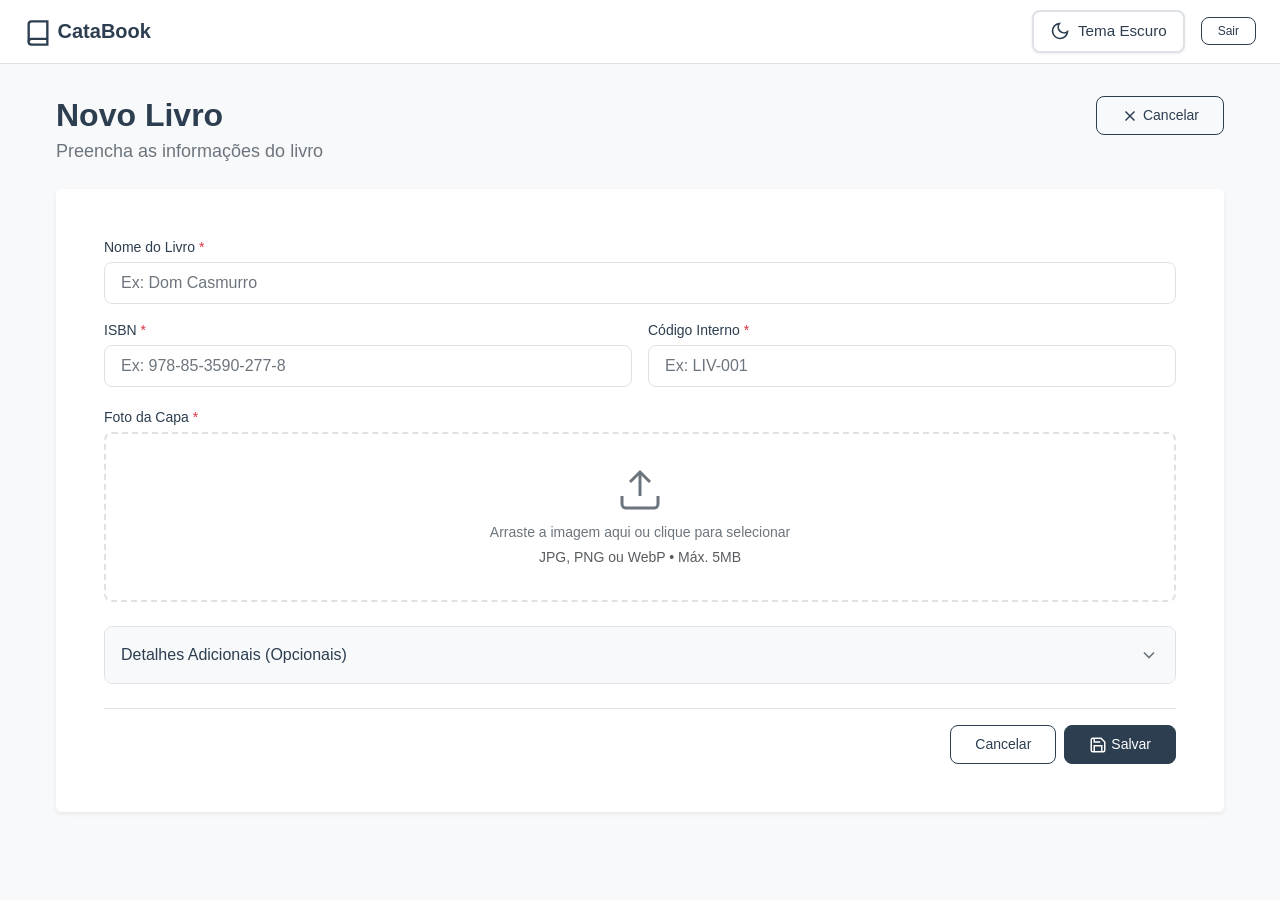
==== commit 96b6e94d: "Diversos arquivos: Corrigindo pop-up  de exclusão e dimensionamento de tela do arquivo book-form" ====
--- a/pages/book-form.html
+++ b/pages/book-form.html
@@ -27,9 +27,7 @@
 
   <main class="main-content" role="main">
     <div class="container-custom">
-      <div class="row justify-content-center">
-        <div class="col-12 col-lg-10 col-xl-8">
-          <header class="page-header d-flex flex-column flex-md-row align-items-start justify-content-between gap-3 mb-4">
+      <header class="page-header d-flex flex-column flex-md-row align-items-start justify-content-between gap-3 mb-4">
             <div>
               <h1 id="page-title" class="page-title">Novo Livro</h1>
               <p class="page-subtitle">Preencha as informações do livro</p>
@@ -103,18 +101,9 @@
                         <label for="year" class="form-label-custom">Ano de Publicação</label>
                         <input type="number" id="year" name="year" class="form-control-custom" placeholder="Ex: 1899" min="1000" max="2099" step="1">
                       </div>
-                      <div class="col-12 col-md-4">
+                      <div class="col-12 col-md-8">
                         <label for="publisher" class="form-label-custom">Editora</label>
                         <input type="text" id="publisher" name="publisher" class="form-control-custom" placeholder="Ex: Companhia das Letras" maxlength="200">
-                      </div>
-                      <div class="col-12 col-md-4">
-                        <label for="status" class="form-label-custom">Status</label>
-                        <select id="status" name="status" class="form-control-custom">
-                          <option value="">Selecione</option>
-                          <option value="reading">Lendo</option>
-                          <option value="read">Lido</option>
-                          <option value="want_to_read">Quero Ler</option>
-                        </select>
                       </div>
                       <div class="col-12">
                         <label for="description" class="form-label-custom">Descrição</label>
@@ -139,7 +128,6 @@
           </form>
         </div>
       </div>
-    </div>
   </main>
 
   <div id="loading-overlay" class="d-none position-fixed top-0 start-0 w-100 h-100 d-flex align-items-center justify-content-center loading-overlay" style="z-index: 9999;">
--- a/assets/css/main.css
+++ b/assets/css/main.css
@@ -165,6 +165,44 @@
   color: var(--color-text-muted) !important;
 }
 
+[data-theme="dark"] .table {
+  --bs-table-bg: var(--color-white);
+  --bs-table-striped-bg: var(--color-light);
+  --bs-table-hover-bg: var(--color-light);
+  --bs-table-active-bg: var(--color-light);
+  --bs-table-border-color: var(--color-border);
+  background-color: var(--color-white);
+  color: var(--color-text);
+}
+
+[data-theme="dark"] .table-responsive {
+  background-color: var(--color-white);
+}
+
+[data-theme="dark"] .table thead th {
+  background-color: var(--color-light);
+  border-color: var(--color-border);
+  color: var(--color-text);
+}
+
+[data-theme="dark"] .table tbody td {
+  border-color: var(--color-border);
+  color: var(--color-text);
+}
+
+[data-theme="dark"] .table tbody tr:hover td {
+  background-color: var(--color-light);
+}
+
+[data-theme="dark"] .table-striped > tbody > tr:nth-of-type(odd) > td {
+  background-color: var(--color-light);
+}
+
+[data-theme="dark"] .book-cover-thumb {
+  background: var(--color-light);
+  border: 1px solid var(--color-border);
+}
+
 .theme-toggle .theme-icon-sun,
 .theme-toggle .theme-text-light {
   display: none;
--- a/assets/css/components.css
+++ b/assets/css/components.css
@@ -416,6 +416,34 @@
   font-weight: 500;
 }
 
+.password-requirements {
+  transition: opacity var(--transition-fast), transform var(--transition-fast), max-height var(--transition-base);
+  max-height: 0;
+  overflow: hidden;
+  opacity: 0;
+  transform: translateY(-8px);
+}
+
+.password-requirements.show {
+  max-height: 300px;
+  opacity: 1;
+  transform: translateY(0);
+}
+
+.password-requirements .req-icon {
+  flex-shrink: 0;
+  transition: color var(--transition-fast);
+}
+
+.card-sm {
+  border-radius: var(--border-radius-sm);
+  border-width: 1px;
+}
+
+.password-requirements ul li {
+  transition: color var(--transition-fast);
+}
+
 .isbn-feedback {
   display: flex;
   align-items: center;
@@ -625,13 +653,23 @@
 .modal-custom__close {
   background: none;
   border: none;
-  font-size: var(--font-size-xl);
+  font-size: var(--font-size-xxl);
   line-height: 1;
   color: var(--color-text-muted);
   cursor: pointer;
-  padding: 0;
-}
-.modal-custom__close:hover { color: var(--color-text); }
+  padding: var(--space-xs);
+  width: 32px;
+  height: 32px;
+  display: flex;
+  align-items: center;
+  justify-content: center;
+  border-radius: 50%;
+  transition: all var(--transition-fast);
+}
+.modal-custom__close:hover { 
+  color: var(--color-text); 
+  background: var(--color-light);
+}
 
 .modal-custom__body { padding: var(--space-lg); }
 .modal-custom__footer {
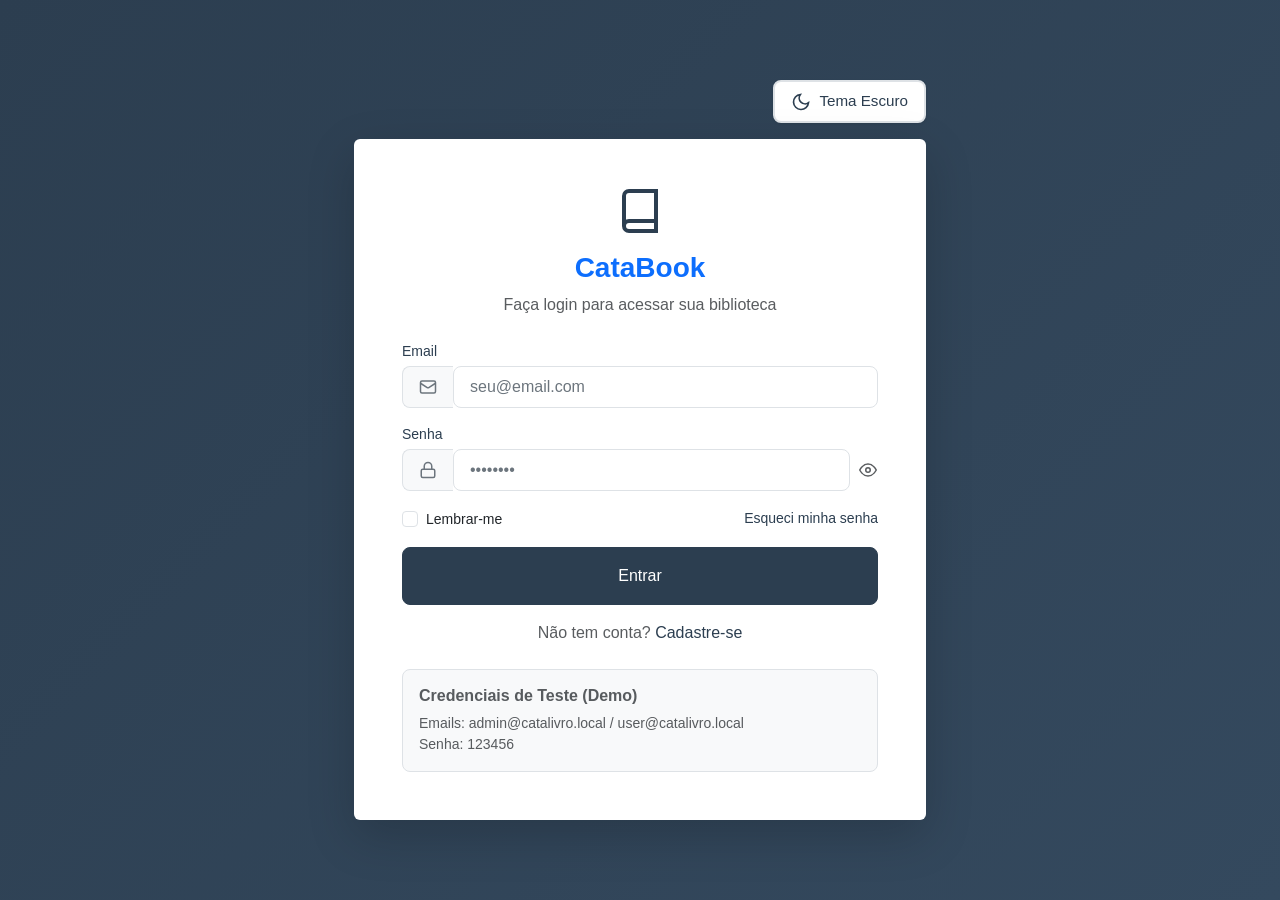
==== commit eb793e63: "Diversos arquivos: Adição da quantidade de livros" ====
--- a/pages/book-form.html
+++ b/pages/book-form.html
@@ -53,7 +53,13 @@
                   <div id="isbn-feedback" class="isbn-feedback" aria-live="polite"></div>
                 </div>
 
-                <div class="col-12 col-md-6">
+                <div class="col-12 col-md-2">
+                  <label for="quantity" class="form-label-custom">Quantidade <span class="text-danger" aria-hidden="true">*</span></label>
+                  <input type="number" id="quantity" name="quantity" class="form-control-custom" placeholder="1" min="1" max="9999" value="1" required aria-describedby="quantity-error">
+                  <div class="invalid-feedback" id="quantity-error"></div>
+                </div>
+
+                <div class="col-12 col-md-4">
                   <label for="code" class="form-label-custom">Código Interno <span class="text-danger" aria-hidden="true">*</span></label>
                   <input type="text" id="code" name="code" class="form-control-custom" placeholder="Ex: LIV-001" maxlength="50" required aria-describedby="code-error">
                   <div class="invalid-feedback" id="code-error"></div>
--- a/assets/css/components.css
+++ b/assets/css/components.css
@@ -101,6 +101,60 @@
   transition: border-color var(--transition-fast), box-shadow var(--transition-fast);
 }
 
+.form-control-custom[type="number"] {
+  padding-right: calc(var(--space-md) + 24px);
+}
+
+.form-control-custom[type="number"]::-webkit-inner-spin-button,
+.form-control-custom[type="number"]::-webkit-outer-spin-button {
+  height: auto;
+  margin: 0;
+  opacity: 1;
+}
+
+.form-control-custom[type="number"] {
+  -moz-appearance: textfield;
+}
+
+.form-control-custom[type="number"]::-webkit-inner-spin-button {
+  -webkit-appearance: none;
+  appearance: none;
+  margin: 0;
+  width: 20px;
+  height: calc(100% - 2px);
+  background: var(--color-light);
+  border-left: 1px solid var(--color-border);
+  border-radius: 0 var(--border-radius) var(--border-radius) 0;
+  display: flex;
+  flex-direction: column;
+  justify-content: center;
+  align-items: center;
+}
+
+.form-control-custom[type="number"]::-webkit-inner-spin-button::before,
+.form-control-custom[type="number"]::-webkit-inner-spin-button::after {
+  content: '';
+  display: block;
+  width: 0;
+  height: 0;
+  border-left: 4px solid transparent;
+  border-right: 4px solid transparent;
+  margin: 2px 0;
+}
+
+.form-control-custom[type="number"]::-webkit-inner-spin-button::before {
+  border-bottom: 5px solid var(--color-text);
+}
+
+.form-control-custom[type="number"]::-webkit-inner-spin-button::after {
+  border-top: 5px solid var(--color-text);
+}
+
+.form-control-custom[type="number"]:hover::-webkit-inner-spin-button,
+.form-control-custom[type="number"]:focus::-webkit-inner-spin-button {
+  background: var(--color-border);
+}
+
 .form-control-custom:focus {
   color: var(--color-text);
   background-color: var(--color-white);
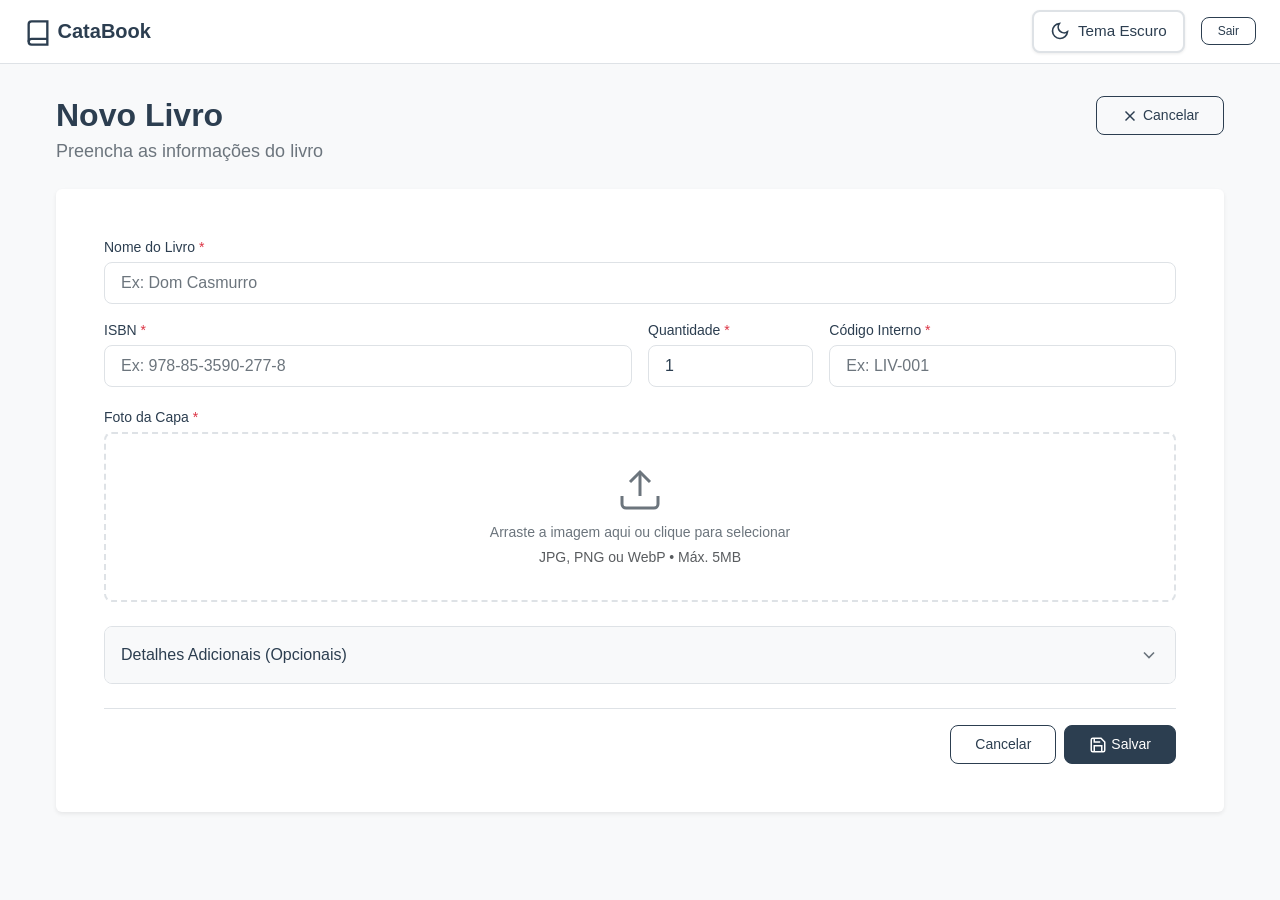
==== commit 8edb8b41: "Sexta correção e sexto teste OK - Baixar Bootstrap local e aderir ao código" ====
--- a/pages/book-form.html
+++ b/pages/book-form.html
@@ -5,7 +5,7 @@
   <meta name="viewport" content="width=device-width, initial-scale=1.0">
   <meta name="description" content="CataBook - Formulário de Livro">
   <title id="page-title">Novo Livro - CataBook</title>
-  <link href="https://cdn.jsdelivr.net/npm/bootstrap@5.3.2/dist/css/bootstrap.min.css" rel="stylesheet" integrity="sha384-T3c6CoIi6uLrA9TneNEoa7RxnatzjcDSCmG1MXxSR1GAsXEV/Dwwykc2MPK8M2HN" crossorigin="anonymous">
+  <link href="../assets/vendor/bootstrap/bootstrap.min.css" rel="stylesheet">
   <link rel="stylesheet" href="../assets/css/main.css">
   <link rel="stylesheet" href="../assets/css/components.css">
 </head>
@@ -143,7 +143,7 @@
     </div>
   </div>
 
-  <script src="https://cdn.jsdelivr.net/npm/bootstrap@5.3.2/dist/js/bootstrap.bundle.min.js" integrity="sha384-C6RzsynM9kWDrMNeT87bh95OGNyZPhcTNXj1NW7RuBCsyN/o0jlpcV8Qyq46cDfL" crossorigin="anonymous"></script>
+  <script src="../assets/vendor/bootstrap/bootstrap.bundle.min.js"></script>
   <script type="module" src="../assets/js/book-form.js"></script>
   <script type="module">
     import { createThemeToggleButton } from '../assets/js/theme.js';
